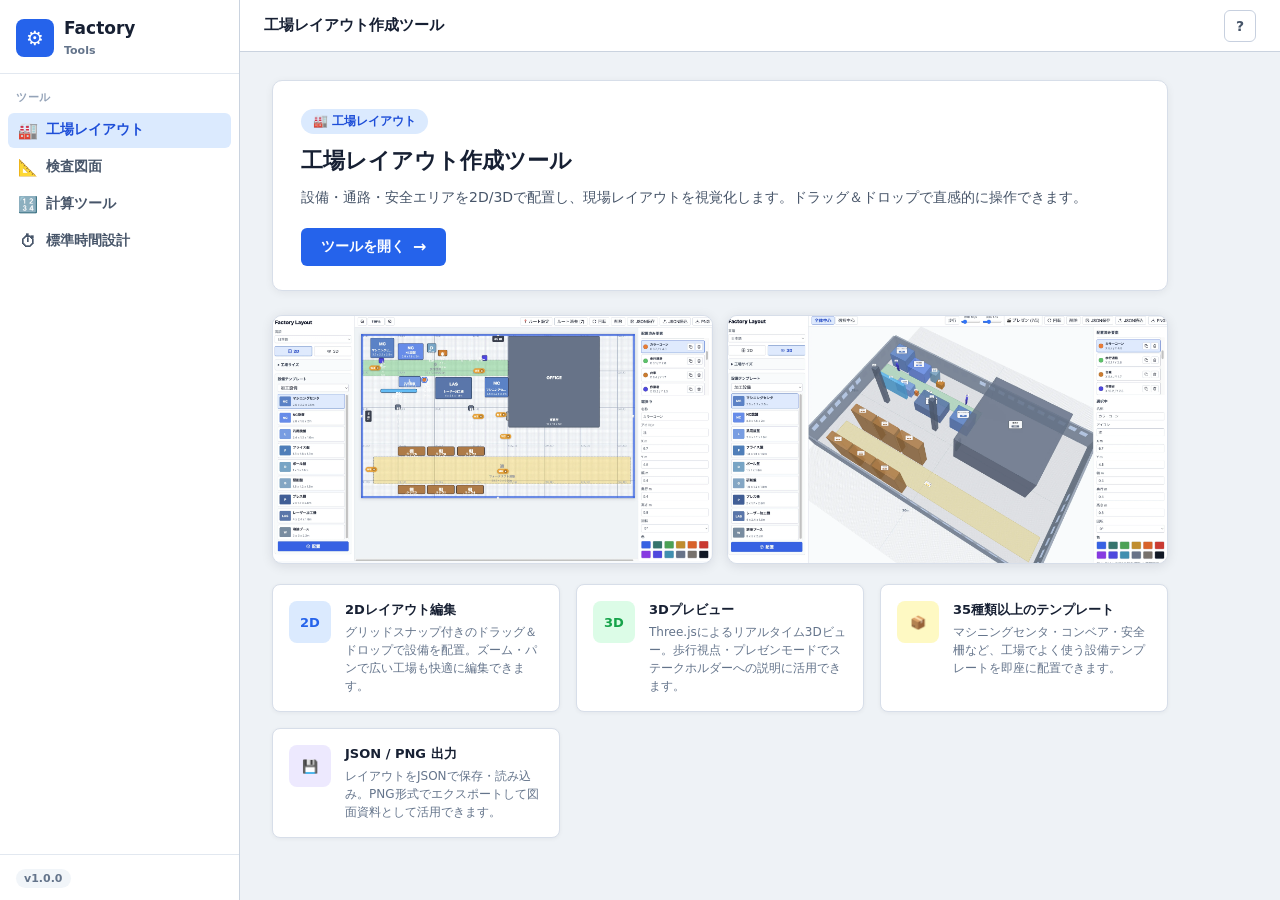
==== index.html @ 7f753642 "Add ST Designer (標準作業時間設計ツール) to portal - Add nav item and section for ST Designer - Feature cards: " ====
<!DOCTYPE html>
<html lang="ja">
<head>
  <meta charset="UTF-8" />
  <meta name="viewport" content="width=device-width, initial-scale=1.0" />
  <title>Factory Tools — 工場管理ツール集</title>
  <link rel="stylesheet" href="styles.css" />
</head>
<body>
  <div class="shell">

    <!-- Sidebar -->
    <aside class="sidebar">
      <div class="brand">
        <span class="brand-icon">⚙</span>
        <span class="brand-text">Factory<br><small>Tools</small></span>
      </div>

      <nav class="nav">
        <div class="nav-section-label">ツール</div>
        <a href="#layout" class="nav-item active" data-section="layout">
          <span class="nav-icon">🏭</span>工場レイアウト
        </a>
        <a href="#inspection" class="nav-item" data-section="inspection">
          <span class="nav-icon">📐</span>検査図面
        </a>
        <a href="#calc" class="nav-item" data-section="calc">
          <span class="nav-icon">🔢</span>計算ツール
        </a>
        <a href="#st" class="nav-item" data-section="st">
          <span class="nav-icon">⏱</span>標準時間設計
        </a>

      </nav>

      <div class="sidebar-footer">
        <div class="version-badge">v1.0.0</div>
      </div>
    </aside>

    <!-- Main workspace -->
    <main class="workspace">

      <!-- Topbar -->
      <header class="topbar">
        <div class="topbar-title" id="topbar-title">工場レイアウト作成ツール</div>
        <div class="topbar-actions">
          <button class="topbar-btn" title="ヘルプ">?</button>
        </div>
      </header>

      <!-- Content area -->
      <div class="content">

        <!-- ========== SECTION: layout ========== -->
        <section class="tool-section active" id="section-layout">
          <div class="hero-card">
            <div class="hero-badge" style="background:#dbeafe; color:#1d4ed8;">🏭 工場レイアウト</div>
            <h1 class="hero-title">工場レイアウト作成ツール</h1>
            <p class="hero-desc">設備・通路・安全エリアを2D/3Dで配置し、現場レイアウトを視覚化します。ドラッグ＆ドロップで直感的に操作できます。</p>
            <a href="https://yhtko.github.io/factory-layout/" class="launch-btn launch-blue" target="_blank" rel="noopener">
              <span>ツールを開く</span>
              <span class="launch-arrow">→</span>
            </a>
          </div>

          <div class="screenshot-row">
            <div class="screenshot-wrap">
              <img src="assets/factory-layout1.webp" alt="工場レイアウト 2Dビュー" class="screenshot-img" width="1703" height="948" />
            </div>
            <div class="screenshot-wrap">
              <img src="assets/factory-layout2.webp" alt="工場レイアウト 3Dビュー" class="screenshot-img" width="1703" height="948" />
            </div>
          </div>

          <div class="feature-grid">
            <div class="feature-card">
              <div class="feature-icon" style="background:#dbeafe; color:#2563eb;">2D</div>
              <div class="feature-body">
                <strong>2Dレイアウト編集</strong>
                <p>グリッドスナップ付きのドラッグ＆ドロップで設備を配置。ズーム・パンで広い工場も快適に編集できます。</p>
              </div>
            </div>
            <div class="feature-card">
              <div class="feature-icon" style="background:#dcfce7; color:#16a34a;">3D</div>
              <div class="feature-body">
                <strong>3Dプレビュー</strong>
                <p>Three.jsによるリアルタイム3Dビュー。歩行視点・プレゼンモードでステークホルダーへの説明に活用できます。</p>
              </div>
            </div>
            <div class="feature-card">
              <div class="feature-icon" style="background:#fef9c3; color:#ca8a04;">📦</div>
              <div class="feature-body">
                <strong>35種類以上のテンプレート</strong>
                <p>マシニングセンタ・コンベア・安全柵など、工場でよく使う設備テンプレートを即座に配置できます。</p>
              </div>
            </div>
            <div class="feature-card">
              <div class="feature-icon" style="background:#ede9fe; color:#7c3aed;">💾</div>
              <div class="feature-body">
                <strong>JSON / PNG 出力</strong>
                <p>レイアウトをJSONで保存・読み込み。PNG形式でエクスポートして図面資料として活用できます。</p>
              </div>
            </div>
          </div>
        </section>

        <!-- ========== SECTION: inspection ========== -->
        <section class="tool-section" id="section-inspection">
          <div class="hero-card">
            <div class="hero-badge" style="background:#dcfce7; color:#16a34a;">📐 検査図面</div>
            <h1 class="hero-title">PDF検査マーカー</h1>
            <p class="hero-desc">PDFをブラウザに読み込み、測定箇所・検査コメントをその場でマーキング。検査指示書や現場確認シートの作成を素早く行えます。</p>
            <a href="https://yhtko.github.io/inspection-marker/" class="launch-btn launch-green" target="_blank" rel="noopener">
              <span>ツールを開く</span>
              <span class="launch-arrow">→</span>
            </a>
          </div>

          <div class="screenshot-wrap">
            <img
              src="assets/inspection-marker.webp"
              alt="Inspection Marker スクリーンショット"
              class="screenshot-img"
              width="1703"
              height="948"
            />
          </div>

          <div class="feature-grid">
            <div class="feature-card">
              <div class="feature-icon" style="background:#dcfce7; color:#16a34a;">📄</div>
              <div class="feature-body">
                <strong>PDFインポート・表示</strong>
                <p>手持ちのPDF図面をそのままブラウザに読み込み。原寸比率を保ったまま表示できます。</p>
              </div>
            </div>
            <div class="feature-card">
              <div class="feature-icon" style="background:#dbeafe; color:#2563eb;">✏️</div>
              <div class="feature-body">
                <strong>測定箇所へのマーキング</strong>
                <p>矢印・丸・四角などのマーカーを図面上に配置。番号付きで測定ポイントを明示できます。</p>
              </div>
            </div>
            <div class="feature-card">
              <div class="feature-icon" style="background:#fef9c3; color:#ca8a04;">💬</div>
              <div class="feature-body">
                <strong>コメント・寸法記入</strong>
                <p>各マーカーに検査コメントや寸法値を紐付け。テキストは図面上に直接表示されます。</p>
              </div>
            </div>
            <div class="feature-card">
              <div class="feature-icon" style="background:#fce7f3; color:#be185d;">✅</div>
              <div class="feature-body">
                <strong>合否判定マーカー</strong>
                <p>OK / NG / 要確認の色分けマーカーで検査結果をひと目で把握。現場レビューに活用できます。</p>
              </div>
            </div>
          </div>
        </section>

        <!-- ========== SECTION: calc ========== -->
        <section class="tool-section" id="section-calc">
          <div class="hero-card">
            <div class="hero-badge" style="background:#fef3c7; color:#d97706;">🔢 計算ツール</div>
            <h1 class="hero-title">ForgeKit — 工場計算ツール集</h1>
            <p class="hero-desc">単位変換・材料重量・溶接時間・加工時間など、製造現場で使う計算をタブ切り替えでまとめて実行。多言語対応で海外工場でも活用できます。</p>
            <a href="https://yhtko.github.io/ForgeKit/" class="launch-btn launch-orange" target="_blank" rel="noopener">
              <span>ツールを開く</span>
              <span class="launch-arrow">→</span>
            </a>
          </div>

          <div class="feature-grid">
            <div class="feature-card">
              <div class="feature-icon" style="background:#fef3c7; color:#d97706;">📐</div>
              <div class="feature-body">
                <strong>単位変換計算機</strong>
                <p>長さ・重さ・圧力・温度・面積・体積など多種の単位を即座に変換。現場でよく使う組み合わせを網羅しています。</p>
              </div>
            </div>
            <div class="feature-card">
              <div class="feature-icon" style="background:#dbeafe; color:#2563eb;">⚖️</div>
              <div class="feature-body">
                <strong>材料重量計算機</strong>
                <p>板材・丸棒・パイプなど各種形状の金属重量を材質・寸法から算出。発注量や荷重検討に活用できます。</p>
              </div>
            </div>
            <div class="feature-card">
              <div class="feature-icon" style="background:#fce7f3; color:#be185d;">🔥</div>
              <div class="feature-body">
                <strong>溶接時間計算機</strong>
                <p>溶接パラメータ（速度・長さ・パス数）から作業時間とガス使用量を概算。工程計画の精度向上に貢献します。</p>
              </div>
            </div>
            <div class="feature-card">
              <div class="feature-icon" style="background:#dcfce7; color:#16a34a;">⚙️</div>
              <div class="feature-body">
                <strong>加工時間計算機</strong>
                <p>切削条件（回転数・送り・加工距離）から機械加工時間を計算。見積もりや稼働計画の根拠データとして使えます。</p>
              </div>
            </div>
            <div class="feature-card">
              <div class="feature-icon" style="background:#ede9fe; color:#7c3aed;">🌐</div>
              <div class="feature-body">
                <strong>多言語対応</strong>
                <p>日本語・英語・タイ語・インドネシア語・中国語に対応。海外拠点や多国籍チームでもそのまま使えます。</p>
              </div>
            </div>
            <div class="feature-card">
              <div class="feature-icon" style="background:#f1f5f9; color:#475569;">📋</div>
              <div class="feature-body">
                <strong>結果コピー・設定保存</strong>
                <p>計算結果をワンクリックでコピー。よく使う設定を保存しておけば次回すぐに呼び出せます。</p>
              </div>
            </div>
          </div>
        </section>

        <!-- ========== SECTION: st ========== -->
        <section class="tool-section" id="section-st">
          <div class="hero-card">
            <div class="hero-badge" style="background:#ede9fe; color:#7c3aed;">⏱ 標準時間設計</div>
            <h1 class="hero-title">ST Designer — 標準作業時間設計ツール</h1>
            <p class="hero-desc">動作要素をパネルからクリックするだけで工程を積み上げ、正味時間・標準時間・VA率を自動集計。パレート図・ガントチャートで作業のムダを即座に可視化できます。</p>
            <a href="st-tool/index.html" class="launch-btn launch-purple" target="_blank" rel="noopener">
              <span>ツールを開く</span>
              <span class="launch-arrow">→</span>
            </a>
          </div>

          <div class="feature-grid">
            <div class="feature-card">
              <div class="feature-icon" style="background:#ede9fe; color:#7c3aed;">📋</div>
              <div class="feature-body">
                <strong>動作ライブラリから工程を積み上げ</strong>
                <p>移動・把握・固定・溶接など8カテゴリ・40種類以上の標準要素を用意。クリックするだけで工程に追加でき、カスタム要素も登録できます。</p>
              </div>
            </div>
            <div class="feature-card">
              <div class="feature-icon" style="background:#dcfce7; color:#16a34a;">⏱</div>
              <div class="feature-body">
                <strong>正味時間・標準時間を自動計算</strong>
                <p>余裕率を設定するだけで正味時間から標準時間を自動算出。日次工数・VA率もリアルタイムで更新されます。</p>
              </div>
            </div>
            <div class="feature-card">
              <div class="feature-icon" style="background:#fef3c7; color:#d97706;">📊</div>
              <div class="feature-body">
                <strong>パレート図で改善ポイントを特定</strong>
                <p>時間の長い要素を自動ソートしてパレート図を表示。VA（主要）／SV（補助）／NVA（ムダ）の色分けで改善対象が一目でわかります。</p>
              </div>
            </div>
            <div class="feature-card">
              <div class="feature-icon" style="background:#dbeafe; color:#2563eb;">▦</div>
              <div class="feature-body">
                <strong>連続動作チャート（ガントチャート）</strong>
                <p>工程全体の時間軸を可視化するガントチャートを生成。要素単位・グループ単位で切り替えて工程バランスを分析できます。</p>
              </div>
            </div>
            <div class="feature-card">
              <div class="feature-icon" style="background:#fce7f3; color:#be185d;">🗂️</div>
              <div class="feature-body">
                <strong>グループ化・並び替え・UNDO対応</strong>
                <p>ドラッグ＆ドロップで要素を並び替え、関連動作をグループ化。UNDOにも対応しているので安心して編集できます。</p>
              </div>
            </div>
            <div class="feature-card">
              <div class="feature-icon" style="background:#f1f5f9; color:#475569;">💾</div>
              <div class="feature-body">
                <strong>JSON保存・CSV ZIP出力</strong>
                <p>工程データをJSONで保存・読み込み。要素一覧・集計・ガントチャートをCSV ZIPでエクスポートして報告書に活用できます。</p>
              </div>
            </div>
          </div>
        </section>

      </div><!-- /.content -->
    </main>
  </div><!-- /.shell -->

  <script src="app.js"></script>
</body>
</html>
---- styles.css ----
/* ===================================================
   Factory Tools Portal — styles.css
   Design language mirrors swimlane-flowchart/src/styles.css
   Color palette: slate/blue primary, light backgrounds
   =================================================== */

*, *::before, *::after {
  box-sizing: border-box;
}

html, body {
  margin: 0;
  width: 100%;
  height: 100%;
  font-family: system-ui, -apple-system, BlinkMacSystemFont, "Segoe UI", sans-serif;
  color: #172033;
  background: #eef2f6;
}

button, input, select {
  font: inherit;
}

/* ===================================================
   Shell layout — sidebar + main (mirrors .app-shell)
   =================================================== */

.shell {
  display: grid;
  grid-template-columns: 240px minmax(0, 1fr);
  width: 100%;
  min-height: 100%;
}

/* ===================================================
   Sidebar
   =================================================== */

.sidebar {
  background: #fff;
  border-right: 1px solid #cad3df;
  display: flex;
  flex-direction: column;
  min-height: 100vh;
  padding: 0;
  position: sticky;
  top: 0;
  height: 100vh;
  overflow-y: auto;
}

.brand {
  display: flex;
  align-items: center;
  gap: 10px;
  padding: 18px 16px 14px;
  border-bottom: 1px solid #e2e8f0;
}

.brand-icon {
  display: grid;
  place-items: center;
  width: 38px;
  height: 38px;
  border-radius: 8px;
  background: #2563eb;
  color: #fff;
  font-size: 20px;
  flex-shrink: 0;
}

.brand-text {
  font-size: 17px;
  font-weight: 900;
  line-height: 1.2;
  color: #172033;
}

.brand-text small {
  font-size: 11px;
  font-weight: 600;
  color: #64748b;
}

/* Nav */
.nav {
  padding: 12px 8px;
  flex: 1;
}

.nav-section-label {
  padding: 4px 8px;
  font-size: 11px;
  font-weight: 700;
  color: #94a3b8;
  text-transform: uppercase;
  letter-spacing: 0.06em;
  margin-bottom: 4px;
}

.nav-item {
  display: flex;
  align-items: center;
  gap: 8px;
  padding: 8px 10px;
  border-radius: 6px;
  color: #475569;
  font-size: 14px;
  font-weight: 600;
  text-decoration: none;
  cursor: pointer;
  transition: background 0.12s, color 0.12s;
  margin-bottom: 2px;
}

.nav-item:hover {
  background: #f1f5f9;
  color: #172033;
}

.nav-item.active {
  background: #dbeafe;
  color: #1d4ed8;
  font-weight: 800;
}

.nav-item.nav-sub {
  font-size: 13px;
  padding-left: 20px;
  font-weight: 500;
}

.nav-icon {
  font-size: 16px;
  flex-shrink: 0;
  width: 20px;
  text-align: center;
}

.sidebar-footer {
  padding: 12px 16px;
  border-top: 1px solid #e2e8f0;
}

.version-badge {
  display: inline-block;
  padding: 3px 8px;
  border-radius: 10px;
  background: #f1f5f9;
  color: #64748b;
  font-size: 11px;
  font-weight: 700;
}

/* ===================================================
   Workspace
   =================================================== */

.workspace {
  display: grid;
  grid-template-rows: 52px minmax(0, 1fr);
  min-height: 100vh;
}

/* Topbar */
.topbar {
  display: flex;
  align-items: center;
  justify-content: space-between;
  padding: 0 24px;
  background: #fff;
  border-bottom: 1px solid #cad3df;
  gap: 12px;
  position: sticky;
  top: 0;
  z-index: 10;
}

.topbar-title {
  font-size: 15px;
  font-weight: 800;
  color: #172033;
}

.topbar-actions {
  display: flex;
  gap: 6px;
}

.topbar-btn {
  display: grid;
  place-items: center;
  width: 32px;
  height: 32px;
  border: 1px solid #c7d0df;
  border-radius: 6px;
  background: #fff;
  color: #475569;
  font-size: 14px;
  font-weight: 700;
  cursor: pointer;
}

.topbar-btn:hover {
  background: #f1f5f9;
}

/* Content */
.content {
  padding: 28px 32px;
  max-width: 960px;
}

/* ===================================================
   Section visibility
   =================================================== */

.tool-section {
  display: none;
}

.tool-section.active {
  display: block;
}

/* ===================================================
   Hero card — top of each section
   =================================================== */

.hero-card {
  background: #fff;
  border: 1px solid #d7dee9;
  border-radius: 10px;
  padding: 28px 28px 24px;
  margin-bottom: 24px;
  box-shadow: 0 2px 8px rgba(15, 23, 42, 0.06);
}

.hero-badge {
  display: inline-block;
  padding: 4px 12px;
  border-radius: 20px;
  font-size: 12px;
  font-weight: 800;
  margin-bottom: 12px;
}

.hero-title {
  margin: 0 0 10px;
  font-size: 22px;
  font-weight: 900;
  color: #172033;
}

.hero-desc {
  margin: 0 0 20px;
  color: #475569;
  font-size: 14px;
  line-height: 1.6;
}

/* Launch button */
.launch-btn {
  display: inline-flex;
  align-items: center;
  gap: 8px;
  padding: 10px 20px;
  border-radius: 6px;
  border: none;
  font-size: 14px;
  font-weight: 800;
  cursor: pointer;
  text-decoration: none;
  transition: filter 0.12s;
}

.launch-btn:hover {
  filter: brightness(1.08);
}

.launch-btn:disabled {
  opacity: 0.45;
  cursor: not-allowed;
}

.launch-blue {
  background: #2563eb;
  color: #fff;
}

.launch-green {
  background: #16a34a;
  color: #fff;
}

.launch-orange {
  background: #d97706;
  color: #fff;
}

.launch-purple {
  background: #7c3aed;
  color: #fff;
}

.launch-arrow {
  font-size: 16px;
  line-height: 1;
}

/* ===================================================
   Feature grid
   =================================================== */

.feature-grid {
  display: grid;
  grid-template-columns: repeat(auto-fill, minmax(240px, 1fr));
  gap: 16px;
  margin-bottom: 24px;
}

.feature-card {
  background: #fff;
  border: 1px solid #d7dee9;
  border-radius: 8px;
  padding: 16px;
  display: flex;
  gap: 14px;
  align-items: flex-start;
  box-shadow: 0 1px 4px rgba(15, 23, 42, 0.05);
}

.feature-icon {
  display: grid;
  place-items: center;
  width: 42px;
  height: 42px;
  border-radius: 8px;
  font-size: 13px;
  font-weight: 900;
  flex-shrink: 0;
}

.feature-body strong {
  display: block;
  font-size: 13px;
  font-weight: 800;
  color: #172033;
  margin-bottom: 4px;
}

.feature-body p {
  margin: 0;
  font-size: 12px;
  color: #64748b;
  line-height: 1.5;
}

/* ===================================================
   Screenshot
   =================================================== */

.screenshot-row {
  display: grid;
  grid-template-columns: 1fr 1fr;
  gap: 14px;
  margin-bottom: 20px;
}

.screenshot-wrap {
  margin-bottom: 20px;
  border: 1px solid #d7dee9;
  border-radius: 10px;
  overflow: hidden;
  box-shadow: 0 2px 12px rgba(15, 23, 42, 0.10);
  background: #f8fafc;
}

.screenshot-row .screenshot-wrap {
  margin-bottom: 0;
}

.screenshot-img {
  display: block;
  width: 100%;
  height: auto;
}

/* ===================================================
   Responsive
   =================================================== */

@media (max-width: 720px) {
  .shell {
    grid-template-columns: 1fr;
  }

  .sidebar {
    position: static;
    height: auto;
    min-height: unset;
    border-right: none;
    border-bottom: 1px solid #cad3df;
  }

  .workspace {
    min-height: unset;
  }

  .content {
    padding: 20px 16px;
  }

  .screenshot-row {
    grid-template-columns: 1fr;
  }

  .feature-grid {
    grid-template-columns: 1fr;
  }
}
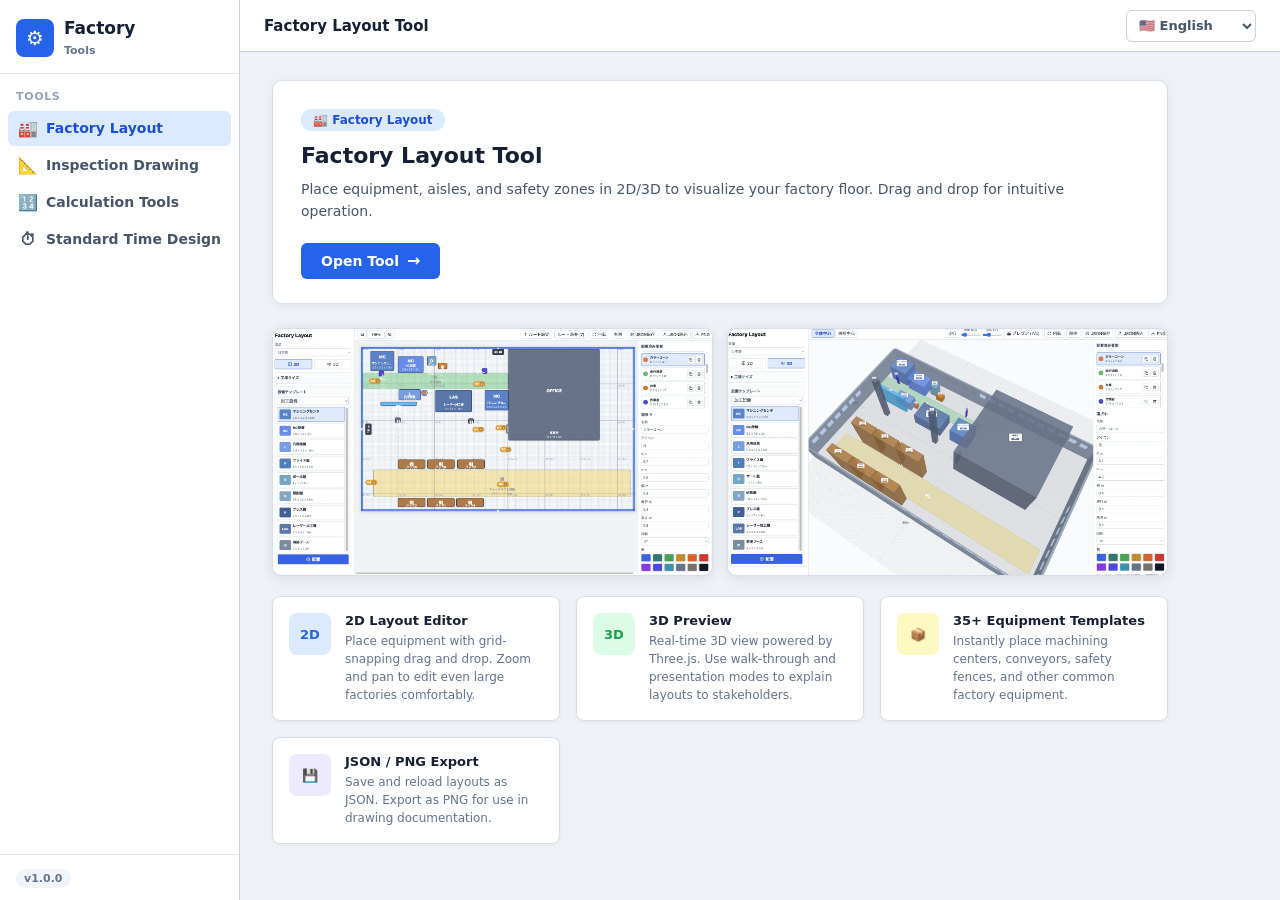
==== commit 93bca661: "Add i18n to portal (ja/en/th/id/zh) with language selector and URL param passthrough Co-Authored-By:" ====
--- a/index.html
+++ b/index.html
@@ -17,20 +17,19 @@
       </div>
 
       <nav class="nav">
-        <div class="nav-section-label">ツール</div>
+        <div class="nav-section-label" data-i18n="navTools">ツール</div>
         <a href="#layout" class="nav-item active" data-section="layout">
-          <span class="nav-icon">🏭</span>工場レイアウト
+          <span class="nav-icon">🏭</span><span data-i18n="navLayout">工場レイアウト</span>
         </a>
         <a href="#inspection" class="nav-item" data-section="inspection">
-          <span class="nav-icon">📐</span>検査図面
+          <span class="nav-icon">📐</span><span data-i18n="navInspect">検査図面</span>
         </a>
         <a href="#calc" class="nav-item" data-section="calc">
-          <span class="nav-icon">🔢</span>計算ツール
+          <span class="nav-icon">🔢</span><span data-i18n="navCalc">計算ツール</span>
         </a>
         <a href="#st" class="nav-item" data-section="st">
-          <span class="nav-icon">⏱</span>標準時間設計
+          <span class="nav-icon">⏱</span><span data-i18n="navSt">標準時間設計</span>
         </a>
-
       </nav>
 
       <div class="sidebar-footer">
@@ -45,7 +44,13 @@
       <header class="topbar">
         <div class="topbar-title" id="topbar-title">工場レイアウト作成ツール</div>
         <div class="topbar-actions">
-          <button class="topbar-btn" title="ヘルプ">?</button>
+          <select id="lang-select" class="lang-select" onchange="setLanguage(this.value)" title="Language">
+            <option value="ja">🇯🇵 日本語</option>
+            <option value="en">🇺🇸 English</option>
+            <option value="th">🇹🇭 ไทย</option>
+            <option value="id">🇮🇩 Indonesia</option>
+            <option value="zh">🇨🇳 中文</option>
+          </select>
         </div>
       </header>
 
@@ -55,11 +60,11 @@
         <!-- ========== SECTION: layout ========== -->
         <section class="tool-section active" id="section-layout">
           <div class="hero-card">
-            <div class="hero-badge" style="background:#dbeafe; color:#1d4ed8;">🏭 工場レイアウト</div>
-            <h1 class="hero-title">工場レイアウト作成ツール</h1>
-            <p class="hero-desc">設備・通路・安全エリアを2D/3Dで配置し、現場レイアウトを視覚化します。ドラッグ＆ドロップで直感的に操作できます。</p>
-            <a href="https://yhtko.github.io/factory-layout/" class="launch-btn launch-blue" target="_blank" rel="noopener">
-              <span>ツールを開く</span>
+            <div class="hero-badge" style="background:#dbeafe; color:#1d4ed8;" data-i18n="badgeLayout">🏭 工場レイアウト</div>
+            <h1 class="hero-title" data-i18n="titleLayout">工場レイアウト作成ツール</h1>
+            <p class="hero-desc" data-i18n="descLayout">設備・通路・安全エリアを2D/3Dで配置し、現場レイアウトを視覚化します。ドラッグ＆ドロップで直感的に操作できます。</p>
+            <a href="https://yhtko.github.io/factory-layout/" class="launch-btn launch-blue" target="_blank" rel="noopener" data-tool="layout">
+              <span data-i18n="openTool">ツールを開く</span>
               <span class="launch-arrow">→</span>
             </a>
           </div>
@@ -77,29 +82,29 @@
             <div class="feature-card">
               <div class="feature-icon" style="background:#dbeafe; color:#2563eb;">2D</div>
               <div class="feature-body">
-                <strong>2Dレイアウト編集</strong>
-                <p>グリッドスナップ付きのドラッグ＆ドロップで設備を配置。ズーム・パンで広い工場も快適に編集できます。</p>
+                <strong data-i18n="f_layout_2d">2Dレイアウト編集</strong>
+                <p data-i18n="f_layout_2d_d">グリッドスナップ付きのドラッグ＆ドロップで設備を配置。ズーム・パンで広い工場も快適に編集できます。</p>
               </div>
             </div>
             <div class="feature-card">
               <div class="feature-icon" style="background:#dcfce7; color:#16a34a;">3D</div>
               <div class="feature-body">
-                <strong>3Dプレビュー</strong>
-                <p>Three.jsによるリアルタイム3Dビュー。歩行視点・プレゼンモードでステークホルダーへの説明に活用できます。</p>
+                <strong data-i18n="f_layout_3d">3Dプレビュー</strong>
+                <p data-i18n="f_layout_3d_d">Three.jsによるリアルタイム3Dビュー。歩行視点・プレゼンモードでステークホルダーへの説明に活用できます。</p>
               </div>
             </div>
             <div class="feature-card">
               <div class="feature-icon" style="background:#fef9c3; color:#ca8a04;">📦</div>
               <div class="feature-body">
-                <strong>35種類以上のテンプレート</strong>
-                <p>マシニングセンタ・コンベア・安全柵など、工場でよく使う設備テンプレートを即座に配置できます。</p>
+                <strong data-i18n="f_layout_tmpl">35種類以上のテンプレート</strong>
+                <p data-i18n="f_layout_tmpl_d">マシニングセンタ・コンベア・安全柵など、工場でよく使う設備テンプレートを即座に配置できます。</p>
               </div>
             </div>
             <div class="feature-card">
               <div class="feature-icon" style="background:#ede9fe; color:#7c3aed;">💾</div>
               <div class="feature-body">
-                <strong>JSON / PNG 出力</strong>
-                <p>レイアウトをJSONで保存・読み込み。PNG形式でエクスポートして図面資料として活用できます。</p>
+                <strong data-i18n="f_layout_export">JSON / PNG 出力</strong>
+                <p data-i18n="f_layout_export_d">レイアウトをJSONで保存・読み込み。PNG形式でエクスポートして図面資料として活用できます。</p>
               </div>
             </div>
           </div>
@@ -108,52 +113,46 @@
         <!-- ========== SECTION: inspection ========== -->
         <section class="tool-section" id="section-inspection">
           <div class="hero-card">
-            <div class="hero-badge" style="background:#dcfce7; color:#16a34a;">📐 検査図面</div>
-            <h1 class="hero-title">PDF検査マーカー</h1>
-            <p class="hero-desc">PDFをブラウザに読み込み、測定箇所・検査コメントをその場でマーキング。検査指示書や現場確認シートの作成を素早く行えます。</p>
-            <a href="https://yhtko.github.io/inspection-marker/" class="launch-btn launch-green" target="_blank" rel="noopener">
-              <span>ツールを開く</span>
+            <div class="hero-badge" style="background:#dcfce7; color:#16a34a;" data-i18n="badgeInspect">📐 検査図面</div>
+            <h1 class="hero-title" data-i18n="titleInspect">PDF検査マーカー</h1>
+            <p class="hero-desc" data-i18n="descInspect">PDFをブラウザに読み込み、測定箇所・検査コメントをその場でマーキング。検査指示書や現場確認シートの作成を素早く行えます。</p>
+            <a href="https://yhtko.github.io/inspection-marker/" class="launch-btn launch-green" target="_blank" rel="noopener" data-tool="inspection">
+              <span data-i18n="openTool">ツールを開く</span>
               <span class="launch-arrow">→</span>
             </a>
           </div>
 
           <div class="screenshot-wrap">
-            <img
-              src="assets/inspection-marker.webp"
-              alt="Inspection Marker スクリーンショット"
-              class="screenshot-img"
-              width="1703"
-              height="948"
-            />
+            <img src="assets/inspection-marker.webp" alt="Inspection Marker スクリーンショット" class="screenshot-img" width="1703" height="948" />
           </div>
 
           <div class="feature-grid">
             <div class="feature-card">
               <div class="feature-icon" style="background:#dcfce7; color:#16a34a;">📄</div>
               <div class="feature-body">
-                <strong>PDFインポート・表示</strong>
-                <p>手持ちのPDF図面をそのままブラウザに読み込み。原寸比率を保ったまま表示できます。</p>
+                <strong data-i18n="f_inspect_pdf">PDFインポート・表示</strong>
+                <p data-i18n="f_inspect_pdf_d">手持ちのPDF図面をそのままブラウザに読み込み。原寸比率を保ったまま表示できます。</p>
               </div>
             </div>
             <div class="feature-card">
               <div class="feature-icon" style="background:#dbeafe; color:#2563eb;">✏️</div>
               <div class="feature-body">
-                <strong>測定箇所へのマーキング</strong>
-                <p>矢印・丸・四角などのマーカーを図面上に配置。番号付きで測定ポイントを明示できます。</p>
+                <strong data-i18n="f_inspect_mark">測定箇所へのマーキング</strong>
+                <p data-i18n="f_inspect_mark_d">矢印・丸・四角などのマーカーを図面上に配置。番号付きで測定ポイントを明示できます。</p>
               </div>
             </div>
             <div class="feature-card">
               <div class="feature-icon" style="background:#fef9c3; color:#ca8a04;">💬</div>
               <div class="feature-body">
-                <strong>コメント・寸法記入</strong>
-                <p>各マーカーに検査コメントや寸法値を紐付け。テキストは図面上に直接表示されます。</p>
+                <strong data-i18n="f_inspect_cmt">コメント・寸法記入</strong>
+                <p data-i18n="f_inspect_cmt_d">各マーカーに検査コメントや寸法値を紐付け。テキストは図面上に直接表示されます。</p>
               </div>
             </div>
             <div class="feature-card">
               <div class="feature-icon" style="background:#fce7f3; color:#be185d;">✅</div>
               <div class="feature-body">
-                <strong>合否判定マーカー</strong>
-                <p>OK / NG / 要確認の色分けマーカーで検査結果をひと目で把握。現場レビューに活用できます。</p>
+                <strong data-i18n="f_inspect_ok">合否判定マーカー</strong>
+                <p data-i18n="f_inspect_ok_d">OK / NG / 要確認の色分けマーカーで検査結果をひと目で把握。現場レビューに活用できます。</p>
               </div>
             </div>
           </div>
@@ -162,56 +161,60 @@
         <!-- ========== SECTION: calc ========== -->
         <section class="tool-section" id="section-calc">
           <div class="hero-card">
-            <div class="hero-badge" style="background:#fef3c7; color:#d97706;">🔢 計算ツール</div>
-            <h1 class="hero-title">ForgeKit — 工場計算ツール集</h1>
-            <p class="hero-desc">単位変換・材料重量・溶接時間・加工時間など、製造現場で使う計算をタブ切り替えでまとめて実行。多言語対応で海外工場でも活用できます。</p>
-            <a href="https://yhtko.github.io/ForgeKit/" class="launch-btn launch-orange" target="_blank" rel="noopener">
-              <span>ツールを開く</span>
+            <div class="hero-badge" style="background:#fef3c7; color:#d97706;" data-i18n="badgeCalc">🔢 計算ツール</div>
+            <h1 class="hero-title" data-i18n="titleCalc">ForgeKit — 工場計算ツール集</h1>
+            <p class="hero-desc" data-i18n="descCalc">単位変換・材料重量・溶接時間・加工時間など、製造現場で使う計算をタブ切り替えでまとめて実行。多言語対応で海外工場でも活用できます。</p>
+            <a href="https://yhtko.github.io/ForgeKit/" class="launch-btn launch-orange" target="_blank" rel="noopener" data-tool="calc">
+              <span data-i18n="openTool">ツールを開く</span>
               <span class="launch-arrow">→</span>
             </a>
           </div>
 
+          <div class="screenshot-wrap">
+            <img src="assets/forgekit.webp" alt="ForgeKit スクリーンショット" class="screenshot-img" width="3406" height="1780" />
+          </div>
+
           <div class="feature-grid">
             <div class="feature-card">
               <div class="feature-icon" style="background:#fef3c7; color:#d97706;">📐</div>
               <div class="feature-body">
-                <strong>単位変換計算機</strong>
-                <p>長さ・重さ・圧力・温度・面積・体積など多種の単位を即座に変換。現場でよく使う組み合わせを網羅しています。</p>
+                <strong data-i18n="f_calc_unit">単位変換計算機</strong>
+                <p data-i18n="f_calc_unit_d">長さ・重さ・圧力・温度・面積・体積など多種の単位を即座に変換。現場でよく使う組み合わせを網羅しています。</p>
               </div>
             </div>
             <div class="feature-card">
               <div class="feature-icon" style="background:#dbeafe; color:#2563eb;">⚖️</div>
               <div class="feature-body">
-                <strong>材料重量計算機</strong>
-                <p>板材・丸棒・パイプなど各種形状の金属重量を材質・寸法から算出。発注量や荷重検討に活用できます。</p>
+                <strong data-i18n="f_calc_mat">材料重量計算機</strong>
+                <p data-i18n="f_calc_mat_d">板材・丸棒・パイプなど各種形状の金属重量を材質・寸法から算出。発注量や荷重検討に活用できます。</p>
               </div>
             </div>
             <div class="feature-card">
               <div class="feature-icon" style="background:#fce7f3; color:#be185d;">🔥</div>
               <div class="feature-body">
-                <strong>溶接時間計算機</strong>
-                <p>溶接パラメータ（速度・長さ・パス数）から作業時間とガス使用量を概算。工程計画の精度向上に貢献します。</p>
+                <strong data-i18n="f_calc_weld">溶接時間計算機</strong>
+                <p data-i18n="f_calc_weld_d">溶接パラメータ（速度・長さ・パス数）から作業時間とガス使用量を概算。工程計画の精度向上に貢献します。</p>
               </div>
             </div>
             <div class="feature-card">
               <div class="feature-icon" style="background:#dcfce7; color:#16a34a;">⚙️</div>
               <div class="feature-body">
-                <strong>加工時間計算機</strong>
-                <p>切削条件（回転数・送り・加工距離）から機械加工時間を計算。見積もりや稼働計画の根拠データとして使えます。</p>
+                <strong data-i18n="f_calc_mc">加工時間計算機</strong>
+                <p data-i18n="f_calc_mc_d">切削条件（回転数・送り・加工距離）から機械加工時間を計算。見積もりや稼働計画の根拠データとして使えます。</p>
               </div>
             </div>
             <div class="feature-card">
               <div class="feature-icon" style="background:#ede9fe; color:#7c3aed;">🌐</div>
               <div class="feature-body">
-                <strong>多言語対応</strong>
-                <p>日本語・英語・タイ語・インドネシア語・中国語に対応。海外拠点や多国籍チームでもそのまま使えます。</p>
+                <strong data-i18n="f_calc_i18n">多言語対応</strong>
+                <p data-i18n="f_calc_i18n_d">日本語・英語・タイ語・インドネシア語・中国語に対応。海外拠点や多国籍チームでもそのまま使えます。</p>
               </div>
             </div>
             <div class="feature-card">
               <div class="feature-icon" style="background:#f1f5f9; color:#475569;">📋</div>
               <div class="feature-body">
-                <strong>結果コピー・設定保存</strong>
-                <p>計算結果をワンクリックでコピー。よく使う設定を保存しておけば次回すぐに呼び出せます。</p>
+                <strong data-i18n="f_calc_save">結果コピー・設定保存</strong>
+                <p data-i18n="f_calc_save_d">計算結果をワンクリックでコピー。よく使う設定を保存しておけば次回すぐに呼び出せます。</p>
               </div>
             </div>
           </div>
@@ -220,56 +223,69 @@
         <!-- ========== SECTION: st ========== -->
         <section class="tool-section" id="section-st">
           <div class="hero-card">
-            <div class="hero-badge" style="background:#ede9fe; color:#7c3aed;">⏱ 標準時間設計</div>
-            <h1 class="hero-title">ST Designer — 標準作業時間設計ツール</h1>
-            <p class="hero-desc">動作要素をパネルからクリックするだけで工程を積み上げ、正味時間・標準時間・VA率を自動集計。パレート図・ガントチャートで作業のムダを即座に可視化できます。</p>
-            <a href="st-tool/index.html" class="launch-btn launch-purple" target="_blank" rel="noopener">
-              <span>ツールを開く</span>
+            <div class="hero-badge" style="background:#ede9fe; color:#7c3aed;" data-i18n="badgeSt">⏱ 標準時間設計</div>
+            <h1 class="hero-title" data-i18n="titleSt">ST Designer — 標準作業時間設計ツール</h1>
+            <p class="hero-desc" data-i18n="descSt">動作要素をパネルからクリックするだけで工程を積み上げ、正味時間・標準時間・VA率を自動集計。パレート図・ガントチャートで作業のムダを即座に可視化できます。</p>
+            <a href="https://yhtko.github.io/st-tool/" class="launch-btn launch-purple" target="_blank" rel="noopener" data-tool="st">
+              <span data-i18n="openTool">ツールを開く</span>
               <span class="launch-arrow">→</span>
             </a>
           </div>
 
+          <div class="screenshot-wrap">
+            <img src="assets/st-tool1.webp" alt="ST Designer 工程エディタ" class="screenshot-img" width="3418" height="1902" />
+          </div>
+
+          <div class="screenshot-row">
+            <div class="screenshot-wrap">
+              <img src="assets/st-tool2.webp" alt="ST Designer 分析・パレート図" class="screenshot-img" width="2396" height="1728" />
+            </div>
+            <div class="screenshot-wrap">
+              <img src="assets/st-tool3.webp" alt="ST Designer 連続動作チャート" class="screenshot-img" width="2386" height="1228" />
+            </div>
+          </div>
+
           <div class="feature-grid">
             <div class="feature-card">
               <div class="feature-icon" style="background:#ede9fe; color:#7c3aed;">📋</div>
               <div class="feature-body">
-                <strong>動作ライブラリから工程を積み上げ</strong>
-                <p>移動・把握・固定・溶接など8カテゴリ・40種類以上の標準要素を用意。クリックするだけで工程に追加でき、カスタム要素も登録できます。</p>
+                <strong data-i18n="f_st_lib">動作ライブラリから工程を積み上げ</strong>
+                <p data-i18n="f_st_lib_d">移動・把握・固定・溶接など8カテゴリ・40種類以上の標準要素を用意。クリックするだけで工程に追加でき、カスタム要素も登録できます。</p>
               </div>
             </div>
             <div class="feature-card">
               <div class="feature-icon" style="background:#dcfce7; color:#16a34a;">⏱</div>
               <div class="feature-body">
-                <strong>正味時間・標準時間を自動計算</strong>
-                <p>余裕率を設定するだけで正味時間から標準時間を自動算出。日次工数・VA率もリアルタイムで更新されます。</p>
+                <strong data-i18n="f_st_time">正味時間・標準時間を自動計算</strong>
+                <p data-i18n="f_st_time_d">余裕率を設定するだけで正味時間から標準時間を自動算出。日次工数・VA率もリアルタイムで更新されます。</p>
               </div>
             </div>
             <div class="feature-card">
               <div class="feature-icon" style="background:#fef3c7; color:#d97706;">📊</div>
               <div class="feature-body">
-                <strong>パレート図で改善ポイントを特定</strong>
-                <p>時間の長い要素を自動ソートしてパレート図を表示。VA（主要）／SV（補助）／NVA（ムダ）の色分けで改善対象が一目でわかります。</p>
+                <strong data-i18n="f_st_pareto">パレート図で改善ポイントを特定</strong>
+                <p data-i18n="f_st_pareto_d">時間の長い要素を自動ソートしてパレート図を表示。VA（主要）／SV（補助）／NVA（ムダ）の色分けで改善対象が一目でわかります。</p>
               </div>
             </div>
             <div class="feature-card">
               <div class="feature-icon" style="background:#dbeafe; color:#2563eb;">▦</div>
               <div class="feature-body">
-                <strong>連続動作チャート（ガントチャート）</strong>
-                <p>工程全体の時間軸を可視化するガントチャートを生成。要素単位・グループ単位で切り替えて工程バランスを分析できます。</p>
+                <strong data-i18n="f_st_gantt">連続動作チャート（ガントチャート）</strong>
+                <p data-i18n="f_st_gantt_d">工程全体の時間軸を可視化するガントチャートを生成。要素単位・グループ単位で切り替えて工程バランスを分析できます。</p>
               </div>
             </div>
             <div class="feature-card">
               <div class="feature-icon" style="background:#fce7f3; color:#be185d;">🗂️</div>
               <div class="feature-body">
-                <strong>グループ化・並び替え・UNDO対応</strong>
-                <p>ドラッグ＆ドロップで要素を並び替え、関連動作をグループ化。UNDOにも対応しているので安心して編集できます。</p>
+                <strong data-i18n="f_st_group">グループ化・並び替え・UNDO対応</strong>
+                <p data-i18n="f_st_group_d">ドラッグ＆ドロップで要素を並び替え、関連動作をグループ化。UNDOにも対応しているので安心して編集できます。</p>
               </div>
             </div>
             <div class="feature-card">
               <div class="feature-icon" style="background:#f1f5f9; color:#475569;">💾</div>
               <div class="feature-body">
-                <strong>JSON保存・CSV ZIP出力</strong>
-                <p>工程データをJSONで保存・読み込み。要素一覧・集計・ガントチャートをCSV ZIPでエクスポートして報告書に活用できます。</p>
+                <strong data-i18n="f_st_export">JSON保存・CSV ZIP出力</strong>
+                <p data-i18n="f_st_export_d">工程データをJSONで保存・読み込み。要素一覧・集計・ガントチャートをCSV ZIPでエクスポートして報告書に活用できます。</p>
               </div>
             </div>
           </div>
--- a/styles.css
+++ b/styles.css
@@ -203,6 +203,22 @@
 
 .topbar-btn:hover {
   background: #f1f5f9;
+}
+
+.lang-select {
+  height: 32px;
+  padding: 0 8px;
+  border: 1px solid #c7d0df;
+  border-radius: 6px;
+  background: #fff;
+  color: #475569;
+  font-size: 13px;
+  font-weight: 600;
+  cursor: pointer;
+}
+.lang-select:focus {
+  outline: none;
+  border-color: #2563eb;
 }
 
 /* Content */
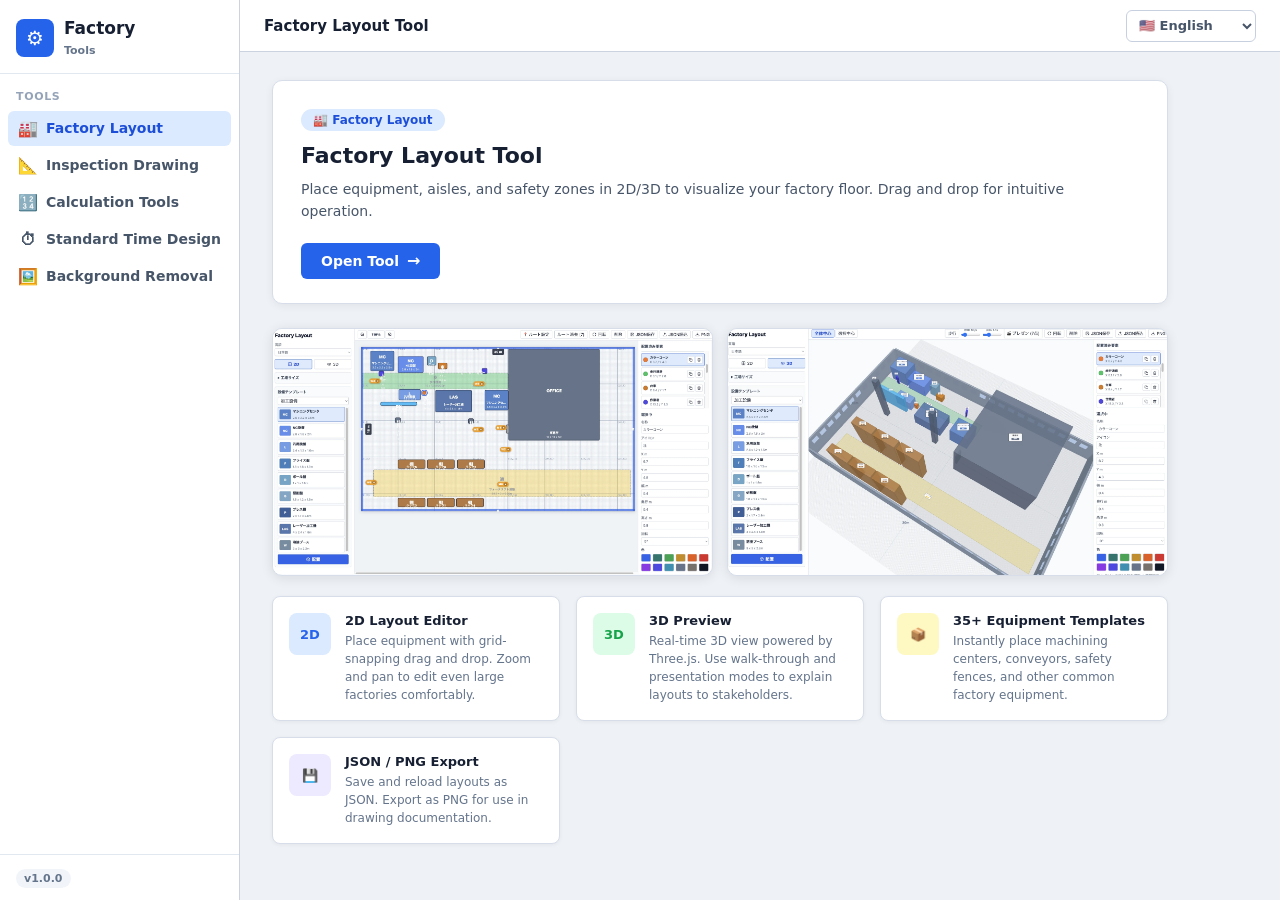
==== commit 41240cfc: "Add Background Remover section to portal - Add nav item (🖼️ 背景除去) to sidebar - Add section-bg with h" ====
--- a/index.html
+++ b/index.html
@@ -4,6 +4,7 @@
   <meta charset="UTF-8" />
   <meta name="viewport" content="width=device-width, initial-scale=1.0" />
   <title>Factory Tools — 工場管理ツール集</title>
+  <link rel="icon" type="image/svg+xml" href="data:image/svg+xml,%3Csvg xmlns='http://www.w3.org/2000/svg' viewBox='0 0 32 32'%3E%3Crect width='32' height='32' rx='6' fill='%231d4ed8'/%3E%3Ccircle cx='12' cy='12' r='5' fill='none' stroke='white' stroke-width='2.5'/%3E%3Ccircle cx='12' cy='12' r='2' fill='white'/%3E%3Cline x1='16' y1='16' x2='26' y2='26' stroke='white' stroke-width='3' stroke-linecap='round'/%3E%3Crect x='23' y='22' width='5' height='3' rx='1' fill='white' transform='rotate(45 25.5 23.5)'/%3E%3C/svg%3E" />
   <link rel="stylesheet" href="styles.css" />
 </head>
 <body>
@@ -29,6 +30,9 @@
         </a>
         <a href="#st" class="nav-item" data-section="st">
           <span class="nav-icon">⏱</span><span data-i18n="navSt">標準時間設計</span>
+        </a>
+        <a href="#bg" class="nav-item" data-section="bg">
+          <span class="nav-icon">🖼️</span><span data-i18n="navBg">背景除去</span>
         </a>
       </nav>
 
@@ -291,6 +295,64 @@
           </div>
         </section>
 
+        <!-- ========== SECTION: bg ========== -->
+        <section class="tool-section" id="section-bg">
+          <div class="hero-card">
+            <div class="hero-badge" style="background:#fce7f3; color:#be185d;" data-i18n="badgeBg">🖼️ 背景除去</div>
+            <h1 class="hero-title" data-i18n="titleBg">Product Photo Cleaner — 背景除去ツール</h1>
+            <p class="hero-desc" data-i18n="descBg">画像をサーバーへ送らず、ブラウザ内で背景除去とマスク修正を行います。AIモデルが自動で被写体を切り抜き、透過PNG・白背景・黒背景・グレーで出力できます。</p>
+            <a href="https://yhtko.github.io/background-remover/" class="launch-btn launch-pink" target="_blank" rel="noopener" data-tool="bg">
+              <span data-i18n="openTool">ツールを開く</span>
+              <span class="launch-arrow">→</span>
+            </a>
+          </div>
+
+          <div class="feature-grid">
+            <div class="feature-card">
+              <div class="feature-icon" style="background:#fce7f3; color:#be185d;">🤖</div>
+              <div class="feature-body">
+                <strong data-i18n="f_bg_ai">AIによる自動背景除去</strong>
+                <p data-i18n="f_bg_ai_d">@imgly/background-removal モデルをブラウザ内で実行。画像データは一切サーバーへ送信せず、完全ローカルで処理します。</p>
+              </div>
+            </div>
+            <div class="feature-card">
+              <div class="feature-icon" style="background:#ede9fe; color:#7c3aed;">✏️</div>
+              <div class="feature-body">
+                <strong data-i18n="f_bg_mask">マスク手動修正</strong>
+                <p data-i18n="f_bg_mask_d">ポリゴンで囲んで前景・背景を追加／削除。島（連続領域）単位でのワンクリック切替にも対応しています。</p>
+              </div>
+            </div>
+            <div class="feature-card">
+              <div class="feature-icon" style="background:#dcfce7; color:#16a34a;">🖼️</div>
+              <div class="feature-body">
+                <strong data-i18n="f_bg_export">4種類の背景で出力</strong>
+                <p data-i18n="f_bg_export_d">透過PNG・白背景・黒背景・検査グレーの4種から選んでコピーまたは保存。ECサイト用途から品質検査資料まで対応します。</p>
+              </div>
+            </div>
+            <div class="feature-card">
+              <div class="feature-icon" style="background:#dbeafe; color:#2563eb;">📋</div>
+              <div class="feature-body">
+                <strong data-i18n="f_bg_history">処理履歴の管理</strong>
+                <p data-i18n="f_bg_history_d">処理した画像を IndexedDB に自動保存。サムネイル一覧からワンクリックで再コピーまたはダウンロードできます。</p>
+              </div>
+            </div>
+            <div class="feature-card">
+              <div class="feature-icon" style="background:#fef9c3; color:#ca8a04;">🔍</div>
+              <div class="feature-body">
+                <strong data-i18n="f_bg_view">3モードプレビュー</strong>
+                <p data-i18n="f_bg_view_d">元画像＋結果の比較表示・結果のみ・元画像の3モードを切り替えてマスクの精度を確認しながら編集できます。</p>
+              </div>
+            </div>
+            <div class="feature-card">
+              <div class="feature-icon" style="background:#f1f5f9; color:#475569;">🌐</div>
+              <div class="feature-body">
+                <strong data-i18n="f_bg_i18n">多言語対応</strong>
+                <p data-i18n="f_bg_i18n_d">日本語・英語・タイ語・インドネシア語・中国語に対応。海外工場の商品撮影ラインでもそのまま使えます。</p>
+              </div>
+            </div>
+          </div>
+        </section>
+
       </div><!-- /.content -->
     </main>
   </div><!-- /.shell -->
--- a/styles.css
+++ b/styles.css
@@ -319,6 +319,11 @@
   color: #fff;
 }
 
+.launch-pink {
+  background: #be185d;
+  color: #fff;
+}
+
 .launch-arrow {
   font-size: 16px;
   line-height: 1;
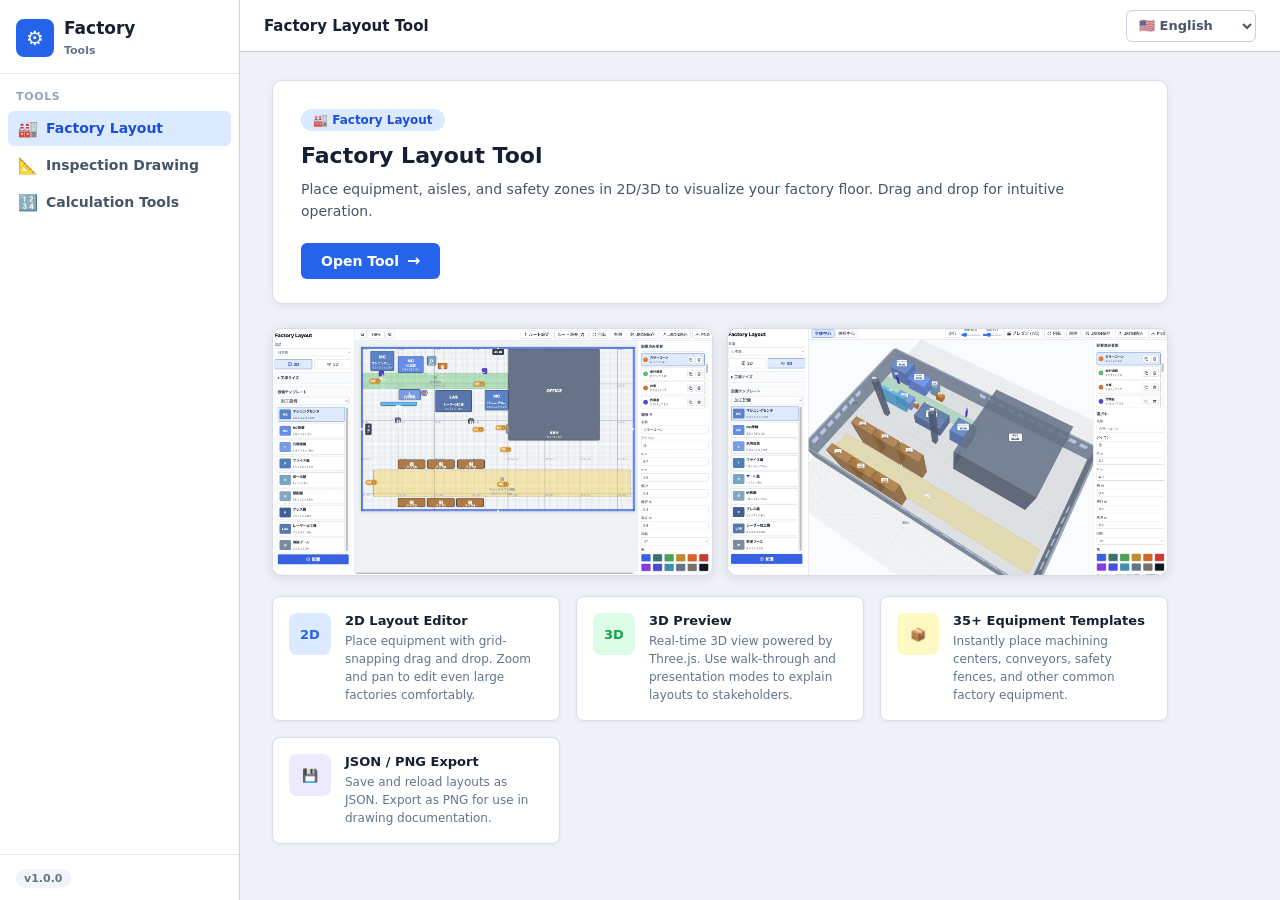
==== commit 0b7b17f2: "Remove st-tool and background-remover from the portal site Unpublish ST Designer (標準時間設計) and Produc" ====
--- a/index.html
+++ b/index.html
@@ -28,12 +28,7 @@
         <a href="#calc" class="nav-item" data-section="calc">
           <span class="nav-icon">🔢</span><span data-i18n="navCalc">計算ツール</span>
         </a>
-        <a href="#st" class="nav-item" data-section="st">
-          <span class="nav-icon">⏱</span><span data-i18n="navSt">標準時間設計</span>
-        </a>
-        <a href="#bg" class="nav-item" data-section="bg">
-          <span class="nav-icon">🖼️</span><span data-i18n="navBg">背景除去</span>
-        </a>
+
       </nav>
 
       <div class="sidebar-footer">
@@ -224,134 +219,6 @@
           </div>
         </section>
 
-        <!-- ========== SECTION: st ========== -->
-        <section class="tool-section" id="section-st">
-          <div class="hero-card">
-            <div class="hero-badge" style="background:#ede9fe; color:#7c3aed;" data-i18n="badgeSt">⏱ 標準時間設計</div>
-            <h1 class="hero-title" data-i18n="titleSt">ST Designer — 標準作業時間設計ツール</h1>
-            <p class="hero-desc" data-i18n="descSt">動作要素をパネルからクリックするだけで工程を積み上げ、正味時間・標準時間・VA率を自動集計。パレート図・ガントチャートで作業のムダを即座に可視化できます。</p>
-            <a href="https://yhtko.github.io/st-tool/" class="launch-btn launch-purple" target="_blank" rel="noopener" data-tool="st">
-              <span data-i18n="openTool">ツールを開く</span>
-              <span class="launch-arrow">→</span>
-            </a>
-          </div>
-
-          <div class="screenshot-wrap">
-            <img src="assets/st-tool1.webp" alt="ST Designer 工程エディタ" class="screenshot-img" width="3418" height="1902" />
-          </div>
-
-          <div class="screenshot-row">
-            <div class="screenshot-wrap">
-              <img src="assets/st-tool2.webp" alt="ST Designer 分析・パレート図" class="screenshot-img" width="2396" height="1728" />
-            </div>
-            <div class="screenshot-wrap">
-              <img src="assets/st-tool3.webp" alt="ST Designer 連続動作チャート" class="screenshot-img" width="2386" height="1228" />
-            </div>
-          </div>
-
-          <div class="feature-grid">
-            <div class="feature-card">
-              <div class="feature-icon" style="background:#ede9fe; color:#7c3aed;">📋</div>
-              <div class="feature-body">
-                <strong data-i18n="f_st_lib">動作ライブラリから工程を積み上げ</strong>
-                <p data-i18n="f_st_lib_d">移動・把握・固定・溶接など8カテゴリ・40種類以上の標準要素を用意。クリックするだけで工程に追加でき、カスタム要素も登録できます。</p>
-              </div>
-            </div>
-            <div class="feature-card">
-              <div class="feature-icon" style="background:#dcfce7; color:#16a34a;">⏱</div>
-              <div class="feature-body">
-                <strong data-i18n="f_st_time">正味時間・標準時間を自動計算</strong>
-                <p data-i18n="f_st_time_d">余裕率を設定するだけで正味時間から標準時間を自動算出。日次工数・VA率もリアルタイムで更新されます。</p>
-              </div>
-            </div>
-            <div class="feature-card">
-              <div class="feature-icon" style="background:#fef3c7; color:#d97706;">📊</div>
-              <div class="feature-body">
-                <strong data-i18n="f_st_pareto">パレート図で改善ポイントを特定</strong>
-                <p data-i18n="f_st_pareto_d">時間の長い要素を自動ソートしてパレート図を表示。VA（主要）／SV（補助）／NVA（ムダ）の色分けで改善対象が一目でわかります。</p>
-              </div>
-            </div>
-            <div class="feature-card">
-              <div class="feature-icon" style="background:#dbeafe; color:#2563eb;">▦</div>
-              <div class="feature-body">
-                <strong data-i18n="f_st_gantt">連続動作チャート（ガントチャート）</strong>
-                <p data-i18n="f_st_gantt_d">工程全体の時間軸を可視化するガントチャートを生成。要素単位・グループ単位で切り替えて工程バランスを分析できます。</p>
-              </div>
-            </div>
-            <div class="feature-card">
-              <div class="feature-icon" style="background:#fce7f3; color:#be185d;">🗂️</div>
-              <div class="feature-body">
-                <strong data-i18n="f_st_group">グループ化・並び替え・UNDO対応</strong>
-                <p data-i18n="f_st_group_d">ドラッグ＆ドロップで要素を並び替え、関連動作をグループ化。UNDOにも対応しているので安心して編集できます。</p>
-              </div>
-            </div>
-            <div class="feature-card">
-              <div class="feature-icon" style="background:#f1f5f9; color:#475569;">💾</div>
-              <div class="feature-body">
-                <strong data-i18n="f_st_export">JSON保存・CSV ZIP出力</strong>
-                <p data-i18n="f_st_export_d">工程データをJSONで保存・読み込み。要素一覧・集計・ガントチャートをCSV ZIPでエクスポートして報告書に活用できます。</p>
-              </div>
-            </div>
-          </div>
-        </section>
-
-        <!-- ========== SECTION: bg ========== -->
-        <section class="tool-section" id="section-bg">
-          <div class="hero-card">
-            <div class="hero-badge" style="background:#fce7f3; color:#be185d;" data-i18n="badgeBg">🖼️ 背景除去</div>
-            <h1 class="hero-title" data-i18n="titleBg">Product Photo Cleaner — 背景除去ツール</h1>
-            <p class="hero-desc" data-i18n="descBg">画像をサーバーへ送らず、ブラウザ内で背景除去とマスク修正を行います。AIモデルが自動で被写体を切り抜き、透過PNG・白背景・黒背景・グレーで出力できます。</p>
-            <a href="https://yhtko.github.io/background-remover/" class="launch-btn launch-pink" target="_blank" rel="noopener" data-tool="bg">
-              <span data-i18n="openTool">ツールを開く</span>
-              <span class="launch-arrow">→</span>
-            </a>
-          </div>
-
-          <div class="feature-grid">
-            <div class="feature-card">
-              <div class="feature-icon" style="background:#fce7f3; color:#be185d;">🤖</div>
-              <div class="feature-body">
-                <strong data-i18n="f_bg_ai">AIによる自動背景除去</strong>
-                <p data-i18n="f_bg_ai_d">@imgly/background-removal モデルをブラウザ内で実行。画像データは一切サーバーへ送信せず、完全ローカルで処理します。</p>
-              </div>
-            </div>
-            <div class="feature-card">
-              <div class="feature-icon" style="background:#ede9fe; color:#7c3aed;">✏️</div>
-              <div class="feature-body">
-                <strong data-i18n="f_bg_mask">マスク手動修正</strong>
-                <p data-i18n="f_bg_mask_d">ポリゴンで囲んで前景・背景を追加／削除。島（連続領域）単位でのワンクリック切替にも対応しています。</p>
-              </div>
-            </div>
-            <div class="feature-card">
-              <div class="feature-icon" style="background:#dcfce7; color:#16a34a;">🖼️</div>
-              <div class="feature-body">
-                <strong data-i18n="f_bg_export">4種類の背景で出力</strong>
-                <p data-i18n="f_bg_export_d">透過PNG・白背景・黒背景・検査グレーの4種から選んでコピーまたは保存。ECサイト用途から品質検査資料まで対応します。</p>
-              </div>
-            </div>
-            <div class="feature-card">
-              <div class="feature-icon" style="background:#dbeafe; color:#2563eb;">📋</div>
-              <div class="feature-body">
-                <strong data-i18n="f_bg_history">処理履歴の管理</strong>
-                <p data-i18n="f_bg_history_d">処理した画像を IndexedDB に自動保存。サムネイル一覧からワンクリックで再コピーまたはダウンロードできます。</p>
-              </div>
-            </div>
-            <div class="feature-card">
-              <div class="feature-icon" style="background:#fef9c3; color:#ca8a04;">🔍</div>
-              <div class="feature-body">
-                <strong data-i18n="f_bg_view">3モードプレビュー</strong>
-                <p data-i18n="f_bg_view_d">元画像＋結果の比較表示・結果のみ・元画像の3モードを切り替えてマスクの精度を確認しながら編集できます。</p>
-              </div>
-            </div>
-            <div class="feature-card">
-              <div class="feature-icon" style="background:#f1f5f9; color:#475569;">🌐</div>
-              <div class="feature-body">
-                <strong data-i18n="f_bg_i18n">多言語対応</strong>
-                <p data-i18n="f_bg_i18n_d">日本語・英語・タイ語・インドネシア語・中国語に対応。海外工場の商品撮影ラインでもそのまま使えます。</p>
-              </div>
-            </div>
-          </div>
-        </section>
 
       </div><!-- /.content -->
     </main>
